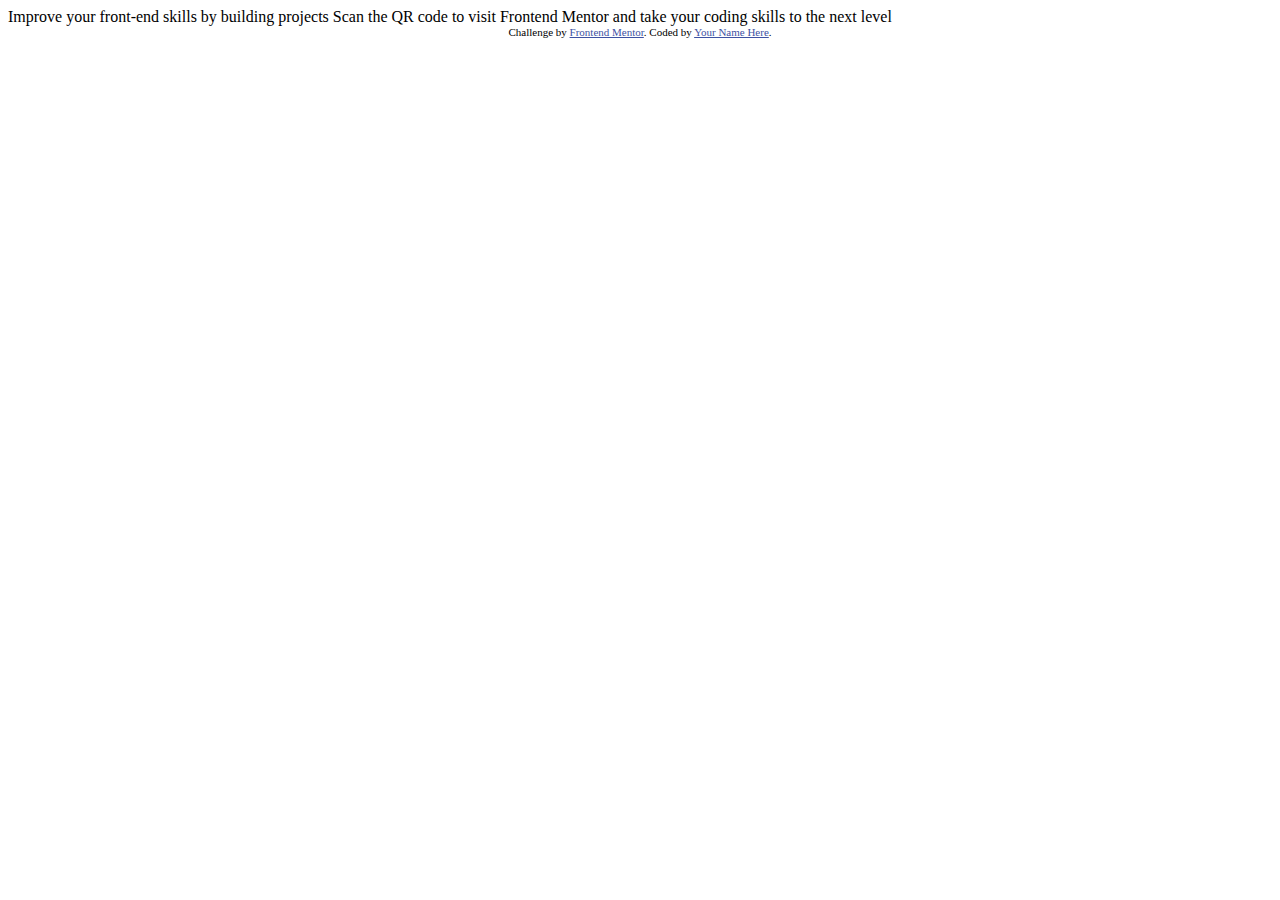
==== qr-code-component-main/index.html @ 0ef6100e "ads" ====
<!DOCTYPE html>
<html lang="en">
<head>
  <meta charset="UTF-8">
  <meta name="viewport" content="width=device-width, initial-scale=1.0"> <!-- displays site properly based on user's device -->

  <link rel="icon" type="image/png" sizes="32x32" href="./images/favicon-32x32.png">
  
  <title>Frontend Mentor | QR code component</title>

  <!-- Feel free to remove these styles or customise in your own stylesheet 👍 -->
  <style>
    .attribution { font-size: 11px; text-align: center; }
    .attribution a { color: hsl(228, 45%, 44%); }
  </style>
</head>
<body>

  Improve your front-end skills by building projects

  Scan the QR code to visit Frontend Mentor and take your coding skills to the next level
  
  <div class="attribution">
    Challenge by <a href="https://www.frontendmentor.io?ref=challenge" target="_blank">Frontend Mentor</a>. 
    Coded by <a href="#">Your Name Here</a>.
  </div>
</body>
</html>
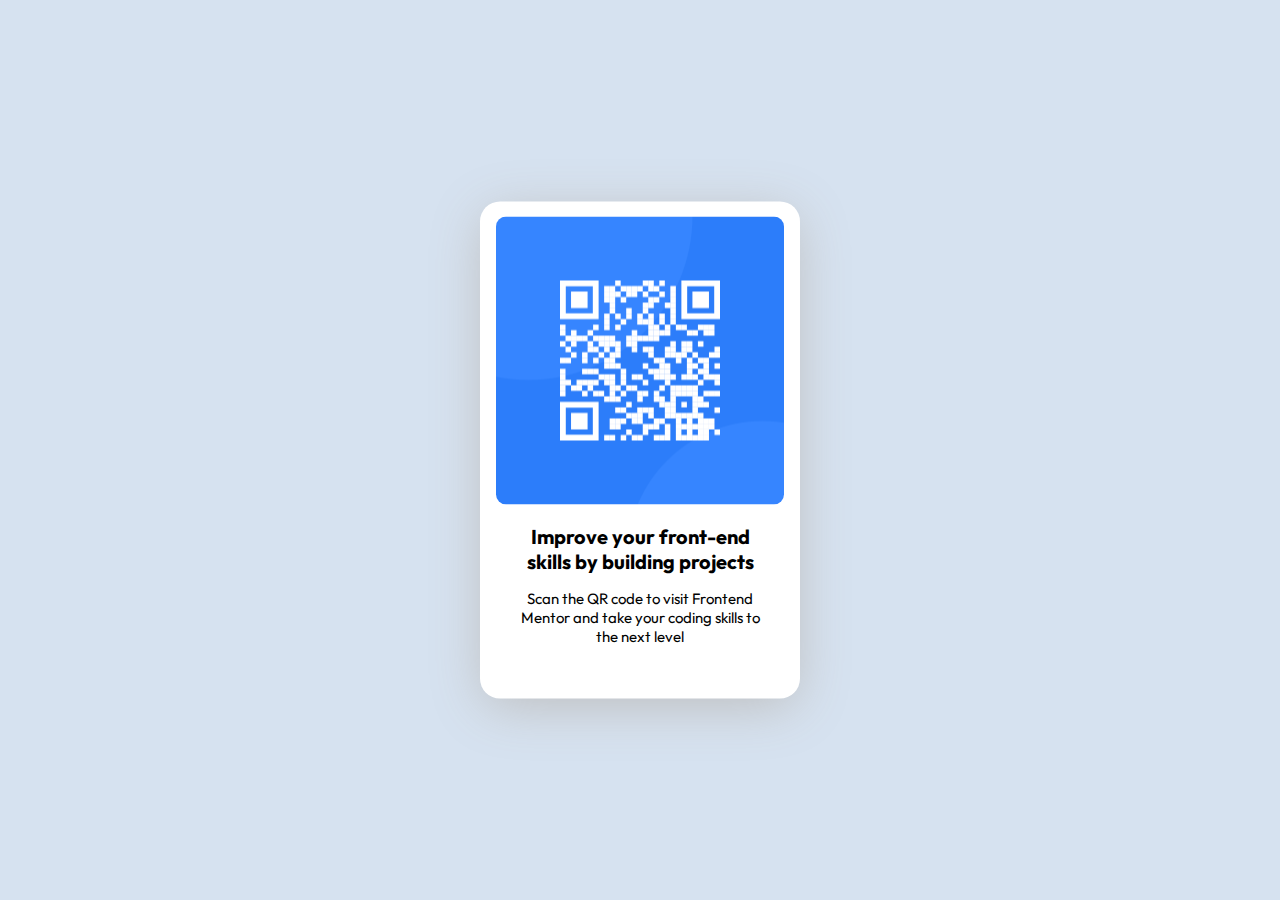
==== commit c3f476c0: "done" ====
--- a/qr-code-component-main/index.html
+++ b/qr-code-component-main/index.html
@@ -1,28 +1,33 @@
 <!DOCTYPE html>
 <html lang="en">
-<head>
-  <meta charset="UTF-8">
-  <meta name="viewport" content="width=device-width, initial-scale=1.0"> <!-- displays site properly based on user's device -->
-
-  <link rel="icon" type="image/png" sizes="32x32" href="./images/favicon-32x32.png">
-  
-  <title>Frontend Mentor | QR code component</title>
-
-  <!-- Feel free to remove these styles or customise in your own stylesheet 👍 -->
-  <style>
-    .attribution { font-size: 11px; text-align: center; }
-    .attribution a { color: hsl(228, 45%, 44%); }
-  </style>
-</head>
-<body>
-
-  Improve your front-end skills by building projects
-
-  Scan the QR code to visit Frontend Mentor and take your coding skills to the next level
-  
-  <div class="attribution">
-    Challenge by <a href="https://www.frontendmentor.io?ref=challenge" target="_blank">Frontend Mentor</a>. 
-    Coded by <a href="#">Your Name Here</a>.
-  </div>
-</body>
-</html>+  <head>
+    <meta charset="UTF-8" />
+    <meta name="viewport" content="width=device-width, initial-scale=1.0" />
+    <!-- displays site properly based on user's device -->
+    <link
+      rel="icon"
+      type="image/png"
+      sizes="32x32"
+      href="./images/favicon-32x32.png"
+    />
+    <title>Frontend Mentor | QR code component</title>
+    <link rel="stylesheet" href="style.css" />
+    <style>
+      @import url("https://fonts.googleapis.com/css2?family=Outfit:wght@100..900&display=swap");
+    </style>
+  </head>
+  <body>
+    <div class="qr-component">
+      <div class="qr-box">
+        <img src="./images/image-qr-code.png" />
+      </div>
+      <div class="heading">
+        Improve your front-end skills by building projects
+      </div>
+      <p>
+        Scan the QR code to visit Frontend Mentor and take your coding skills to
+        the next level
+      </p>
+    </div>
+  </body>
+</html>
--- a/qr-code-component-main/style.css
+++ b/qr-code-component-main/style.css
@@ -0,0 +1,46 @@
+* {
+  font-family: "Outfit", sans-serif;
+  font-weight: 400;
+}
+
+body {
+  background-color: hsl(212, 45%, 89%);
+  height: 100%;
+  width: 100%;
+}
+
+.qr-component {
+  position: absolute;
+  top: 50%;
+  left: 50%;
+  transform: translate(-50%, -50%);
+  display: flex;
+  flex-direction: column;
+  align-items: center;
+  width: 320px;
+  height: 497px;
+  background-color: white;
+  border-radius: 20px;
+  box-shadow: 0px 10px 53px -4px rgba(189, 189, 189, 1);
+}
+
+img {
+  width: 288px;
+  height: 288px;
+  margin-top: 15px;
+  border-radius: 10px;
+}
+
+.heading {
+  width: 80%;
+  margin-top: 15px;
+  font-size: 20px;
+  font-weight: 700;
+  text-align: center;
+}
+
+p {
+  width: 80%;
+  font-size: 15px;
+  text-align: center;
+}
